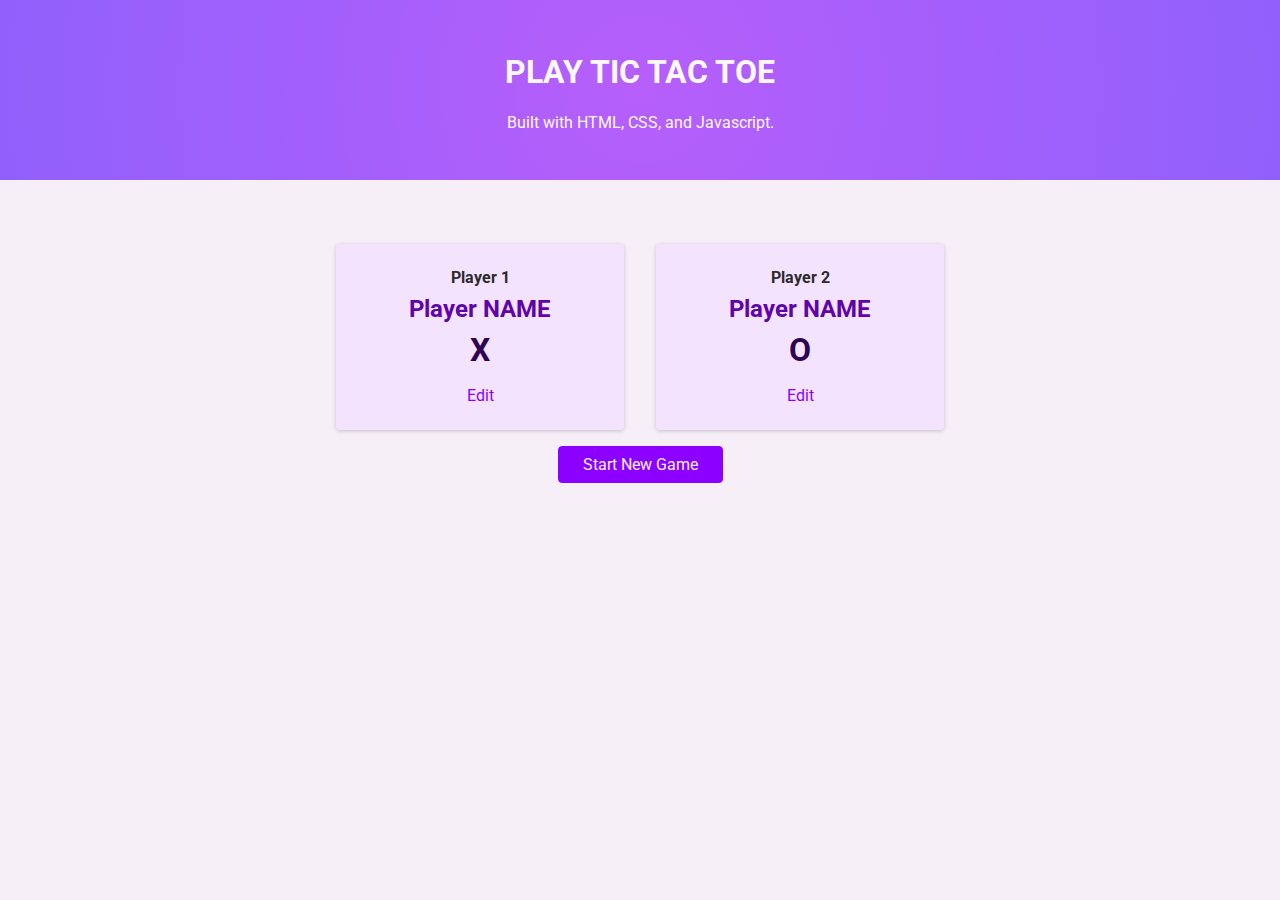
==== index.html @ 0520d771 "Add files via upload" ====
<!DOCTYPE html>
<html lang="en">
  <head>
    <meta charset="UTF-8" />
    <meta http-equiv="X-UA-Compatible" content="IE=edge" />
    <meta name="viewport" content="width=device-width, initial-scale=1.0" />
    <link
      href="https://fonts.googleapis.com/css2?family=Roboto:wght@400;700&display=swap"
      rel="stylesheet"
    />
    <link href="styles/style.css" rel="stylesheet" />
    <link href="styles/overlay.css" rel="stylesheet" />
    <link href="styles/configuration.css" rel="stylesheet" />
    <link href="styles/game.css" rel="stylesheet" />
    <script src="scripts/config.js" defer></script>
    <script src="scripts/game.js" defer></script>
    <script src="scripts/app.js" defer></script>
    <title>Tic Tac Toe</title>
  </head>
  <body>
    <div id="backdrop"></div>
    <header id="main-header">
      <h1>Play Tic Tac Toe</h1>
      <p>Built with HTML, CSS, and Javascript.</p>
    </header>
    <main>
      <aside class="modal" id="config-overlay">
        <h2>Choose Your Name</h2>
        <form>
          <div class="form-control">
            <label for="playername">Player name</label>
            <input type="text" name="playername" id="playername" required/>
          </div>
          <p id="config-errors"></p>
          <div>
            <button type="button" class="btn btn-alt" id="cancel-btn">Cancel</button>
            <button type="submit" class="btn">Confirm</button>
          </div>
        </form>
      </aside>
      <section id="game-configuration">
        <ol>
          <li>
            <article id="player-1-data">
              <h2>Player 1</h2>
              <h3>Player NAME</h3>
              <p class="symbol">X</p>
              <button
                id="edit-player-1-btn" 
                class="btn btn-alt" 
                data-playerid="1">
                Edit</button>
            </article>
          </li>
          <li>
            <article id="player-2-data">
              <h2>Player 2</h2>
              <h3 id="player-name-2">Player NAME</h3>
              <p class="symbol">O</p>
              <button 
              id="edit-player-2-btn" 
              class="btn btn-alt"
              data-playerid="2">
              Edit</button>
            </article>
          </li>
        </ol>
        <button id="start-game" class="btn">Start New Game</button>
      </section>
      <section id="active-game">
        <article id="game-over">
          <h2>You won <span id="winner-player-name">Player NAME</span>!</h3>
          <p>Click "Start New Game above, to start a new game!</p>
        </article>
        <p>It's your turn <span id="active-player-name">PLAYER NAME</span>!</p>
        <ol id="game-board">
          <li data-col="1" data-row="1"></li>
          <li data-col="2" data-row="1"></li>
          <li data-col="3" data-row="1"></li>

          <li data-col="1" data-row="2"></li>
          <li data-col="2" data-row="2"></li>
          <li data-col="3" data-row="2"></li>

          <li data-col="1" data-row="3"></li>
          <li data-col="2" data-row="3"></li>
          <li data-col="3" data-row="3"></li>
        </ol>
      </section>
    </main>
  </body>
</html>
---- styles/style.css ----
body {
  margin: 0;
  font-family: "Roboto", sans-serif;
  color: rgb(44, 41, 44);
  background-color: rgb(247, 239, 247);
}
/*gradient*/

#main-header {
  /* background-color: rgb(140, 0, 255); */
  background-image: radial-gradient(
    circle at 50% 50%,
    rgba(140, 0, 255, 8),
    rgba(76, 0, 255, 7)
  );
  opacity: 0.6;
  color: white;
  padding: 2rem 5%;
  text-align: center;
}

h1 {
  text-transform: uppercase;
}

.btn {
  font: inherit;
  padding: 0.5rem 1.5rem;
  background-color: rgb(140, 0, 255);
  border: 1px solid rgb(140, 0, 255);
  color: rgb(247, 239, 247);
  border-radius: 4px;
  cursor: pointer;
}

.btn-alt {
  background-color: transparent;
  border-color: transparent;
  color: rgb(140, 0, 255);
}

.btn:hover {
  background-color: rgb(90, 1, 163);
  border-color: rgb(90, 1, 163);
}

.btn-alt:hover {
  background-color: rgb(223, 203, 240);
  border-color: transparent;
}
---- styles/overlay.css ----
.modal {
  position: fixed;
  top: 20%;
  left: 5%;
  width: 90%;
  background-color: white;
  padding: 1rem;
  border-radius: 6px;
  box-shadow: 0 2px 8px rgba(0, 0, 0, 0.2);
  display: none;
}

#backdrop {
  position: fixed;
  top: 0;
  left: 0;
  width: 100%;
  height: 100%;
  background-color: rgba(0, 0, 0, 0.7);
  display: none;
}

@media (min-width: 48rem) {
  .modal {
    left: calc(50% - 20rem);
    width: 40rem;
  }
}
---- styles/configuration.css ----
#config-overlay {
  text-align: center;
}

#config-overlay h2 {
  margin: 0.5rem 0;
}

.form-control {
  margin: 0.5rem;
}

.form-control label {
  display: block;
  margin-bottom: 0.5rem;
  font-weight: bold;
}

.form-control input {
  font: inherit;
  border: 1px solid rgb(204, 204, 204);
  width: 15rem;
  padding: 0.35rem;
}

.error input {
  border-color: rgb(136, 2, 2);
  color: rgb(136, 2, 2);
  background-color: rgb(253, 219, 219);
}

.error label {
  color: rgb(136, 2, 2);
}

#game-configuration {
  width: 90%;
  max-width: 40rem;
  margin: 3rem auto;
  text-align: center;
}

#game-configuration ol {
  list-style: none;
  margin: 0;
  padding: 0;
  display: flex;
}

#game-configuration li {
  margin: 1rem;
  padding: 1rem;
  width: 50%;
  background-color: rgb(243, 227, 255);
  border-radius: 4px;
  box-shadow: 0 1px 4px rgba(0, 0, 0, 0.2);
}

#game-configuration h2 {
  font-size: 1rem;
  margin: 0.5rem 0;
}

#game-configuration h3 {
  font-size: 1.5rem;
  margin: 0.5rem 0;
  color: rgb(94, 4, 168);
}

.symbol {
  font-size: 2rem;
  font-weight: bold;
  color: rgb(47, 4, 82);
  margin: 0.5rem 0;
}
---- styles/game.css ----
#active-game {
  text-align: center;
  margin: 2rem 0 5rem 0;
  display: none;
}

#game-over {
  width: 90%;
  max-width: 40rem;
  margin: auto;
  padding: 1rem 2rem;
  background-color: rgb(50, 5, 87);
  color: white;
  box-shadow: 0 1px 8px rgba(0, 0, 0, 0.2);
  display: none;
}

#game-over h2 {
  font-size: 2.5rem;
  margin: 0.5rem 0;
}

#active-player-name {
  font-weight: bold;
  color: rgb(50, 5, 87);
}

#game-board {
  list-style: none;
  margin: 1rem 0;
  padding: 0;
  display: grid;
  grid-template-columns: repeat(3, 6rem); /*6rem 6rem 6rem*/
  grid-template-rows: repeat(3, 6rem);
  justify-content: center;
  gap: 0.5rem;
}

#game-board li {
  background-color: rgb(215, 187, 247);
  border-radius: 2px;
  box-shadow: 7px 7px 7px rgba(0, 0, 0, 0.2);
  cursor: pointer;
  display: flex;
  justify-content: center;
  align-items: center;
  font-size: 2.5rem;
  font-weight: bold;
}

#game-board li:hover {
  background-color: rgb(140, 0, 255);
}

#game-board li.disabled {
  background-color: rgb(140, 0, 255);
  cursor: default;
  color: white;
}
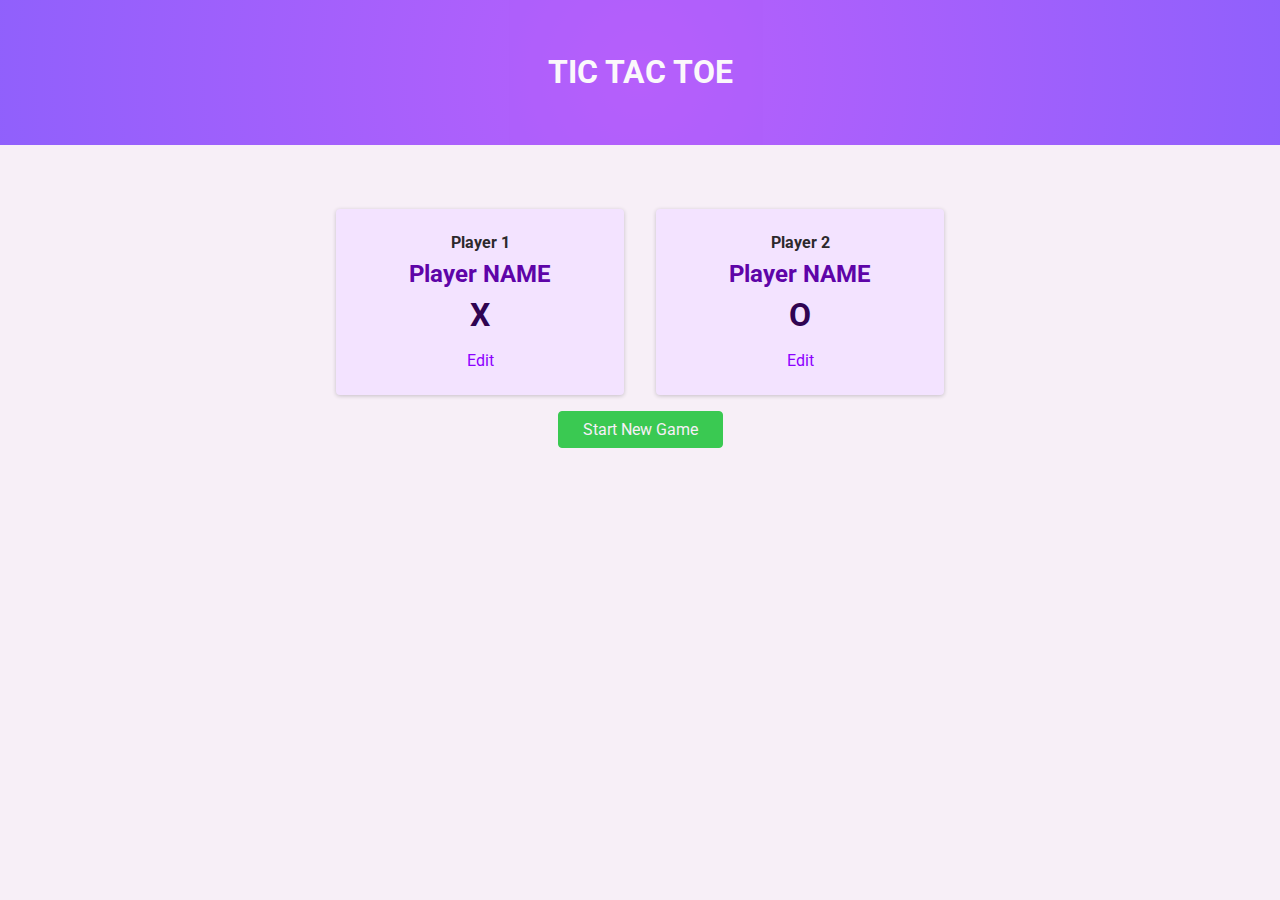
==== commit e84dcc90: "Change title" ====
--- a/index.html
+++ b/index.html
@@ -20,8 +20,8 @@
   <body>
     <div id="backdrop"></div>
     <header id="main-header">
-      <h1>Play Tic Tac Toe</h1>
-      <p>Built with HTML, CSS, and Javascript.</p>
+      <h1>Tic Tac Toe</h1>
+<!--       <p>Built with HTML, CSS, and Javascript.</p> -->
     </header>
     <main>
       <aside class="modal" id="config-overlay">
@@ -70,7 +70,7 @@
       <section id="active-game">
         <article id="game-over">
           <h2>You won <span id="winner-player-name">Player NAME</span>!</h3>
-          <p>Click "Start New Game above, to start a new game!</p>
+          <p>Click "Start New Game" above, to start a new game!</p>
         </article>
         <p>It's your turn <span id="active-player-name">PLAYER NAME</span>!</p>
         <ol id="game-board">
--- a/styles/style.css
+++ b/styles/style.css
@@ -33,6 +33,16 @@
   cursor: pointer;
 }
 
+#start-game {
+  background-color: rgb(58, 201, 82);
+  border: 1px solid rgb(58, 201, 82);
+}
+
+#start-game:hover {
+  background-color: rgb(18, 151, 40);
+  border: 1px solid rgb(18, 151, 40);
+}
+
 .btn-alt {
   background-color: transparent;
   border-color: transparent;
